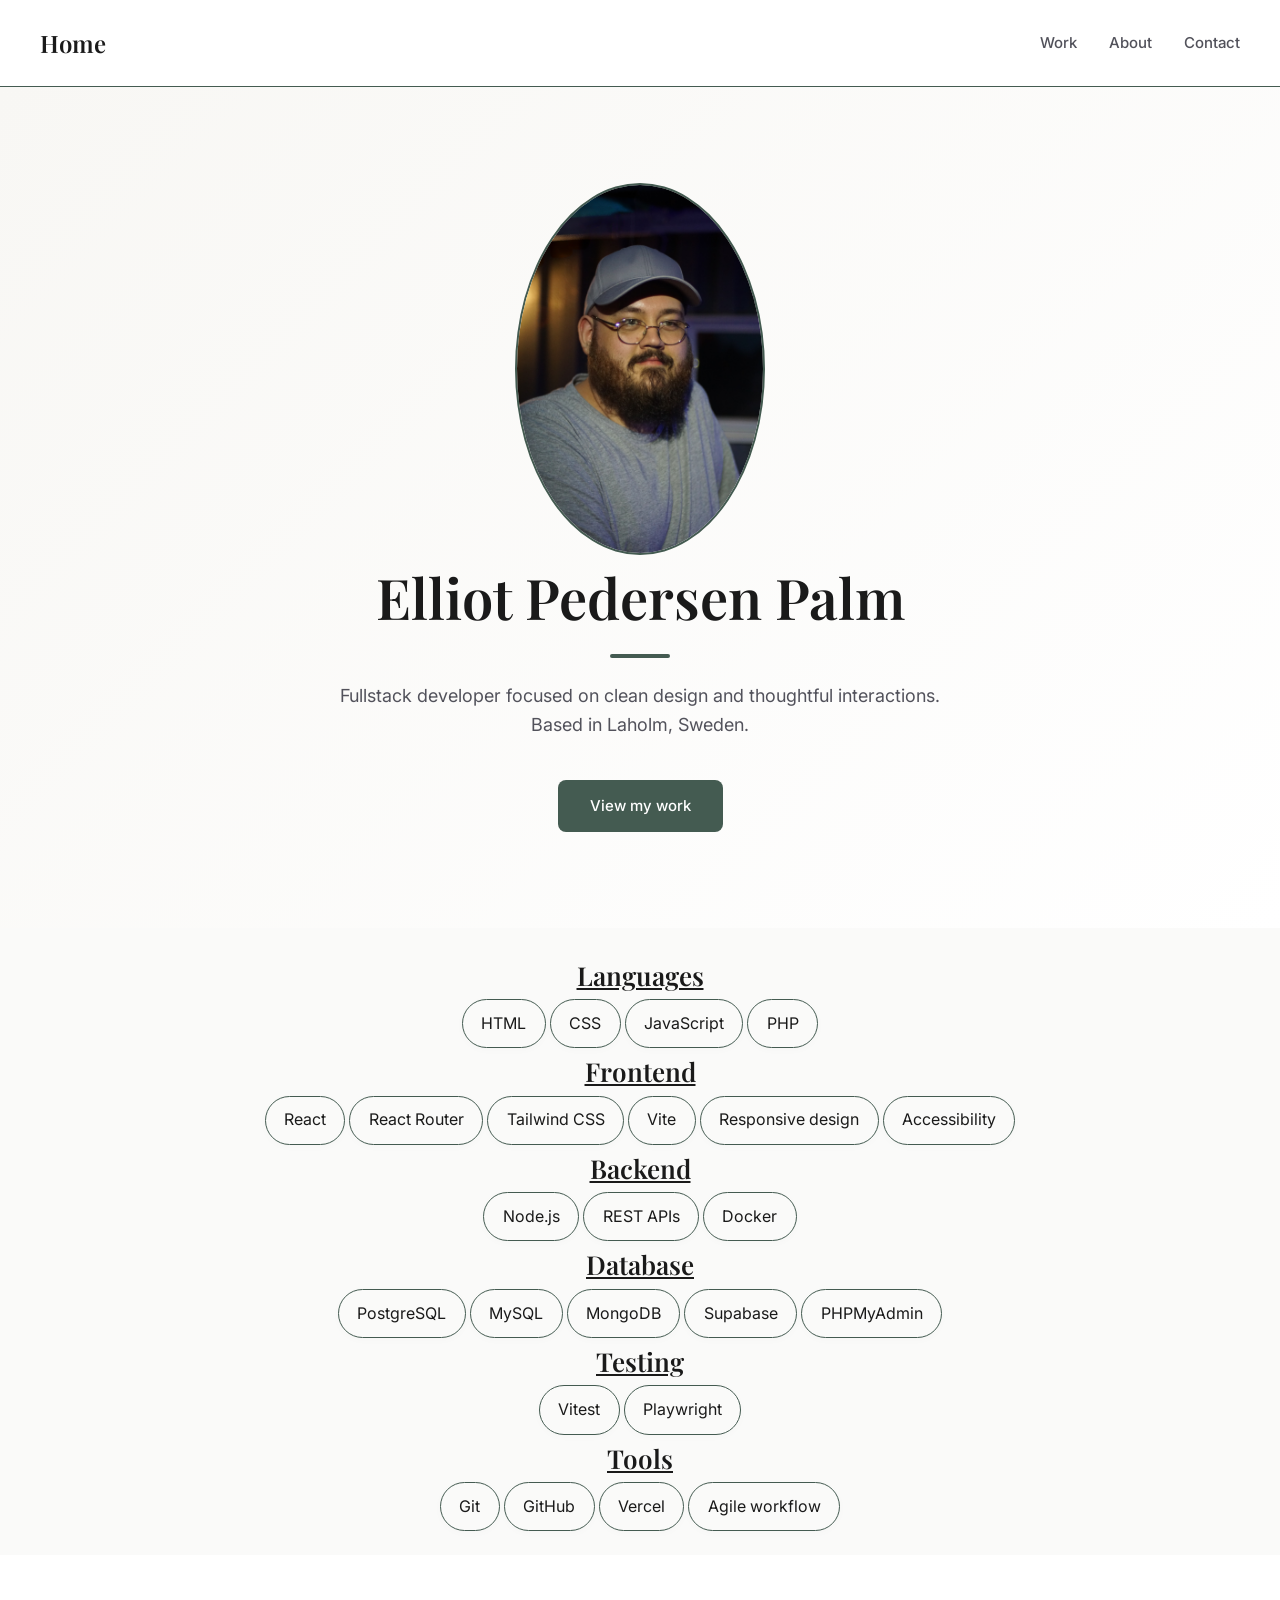
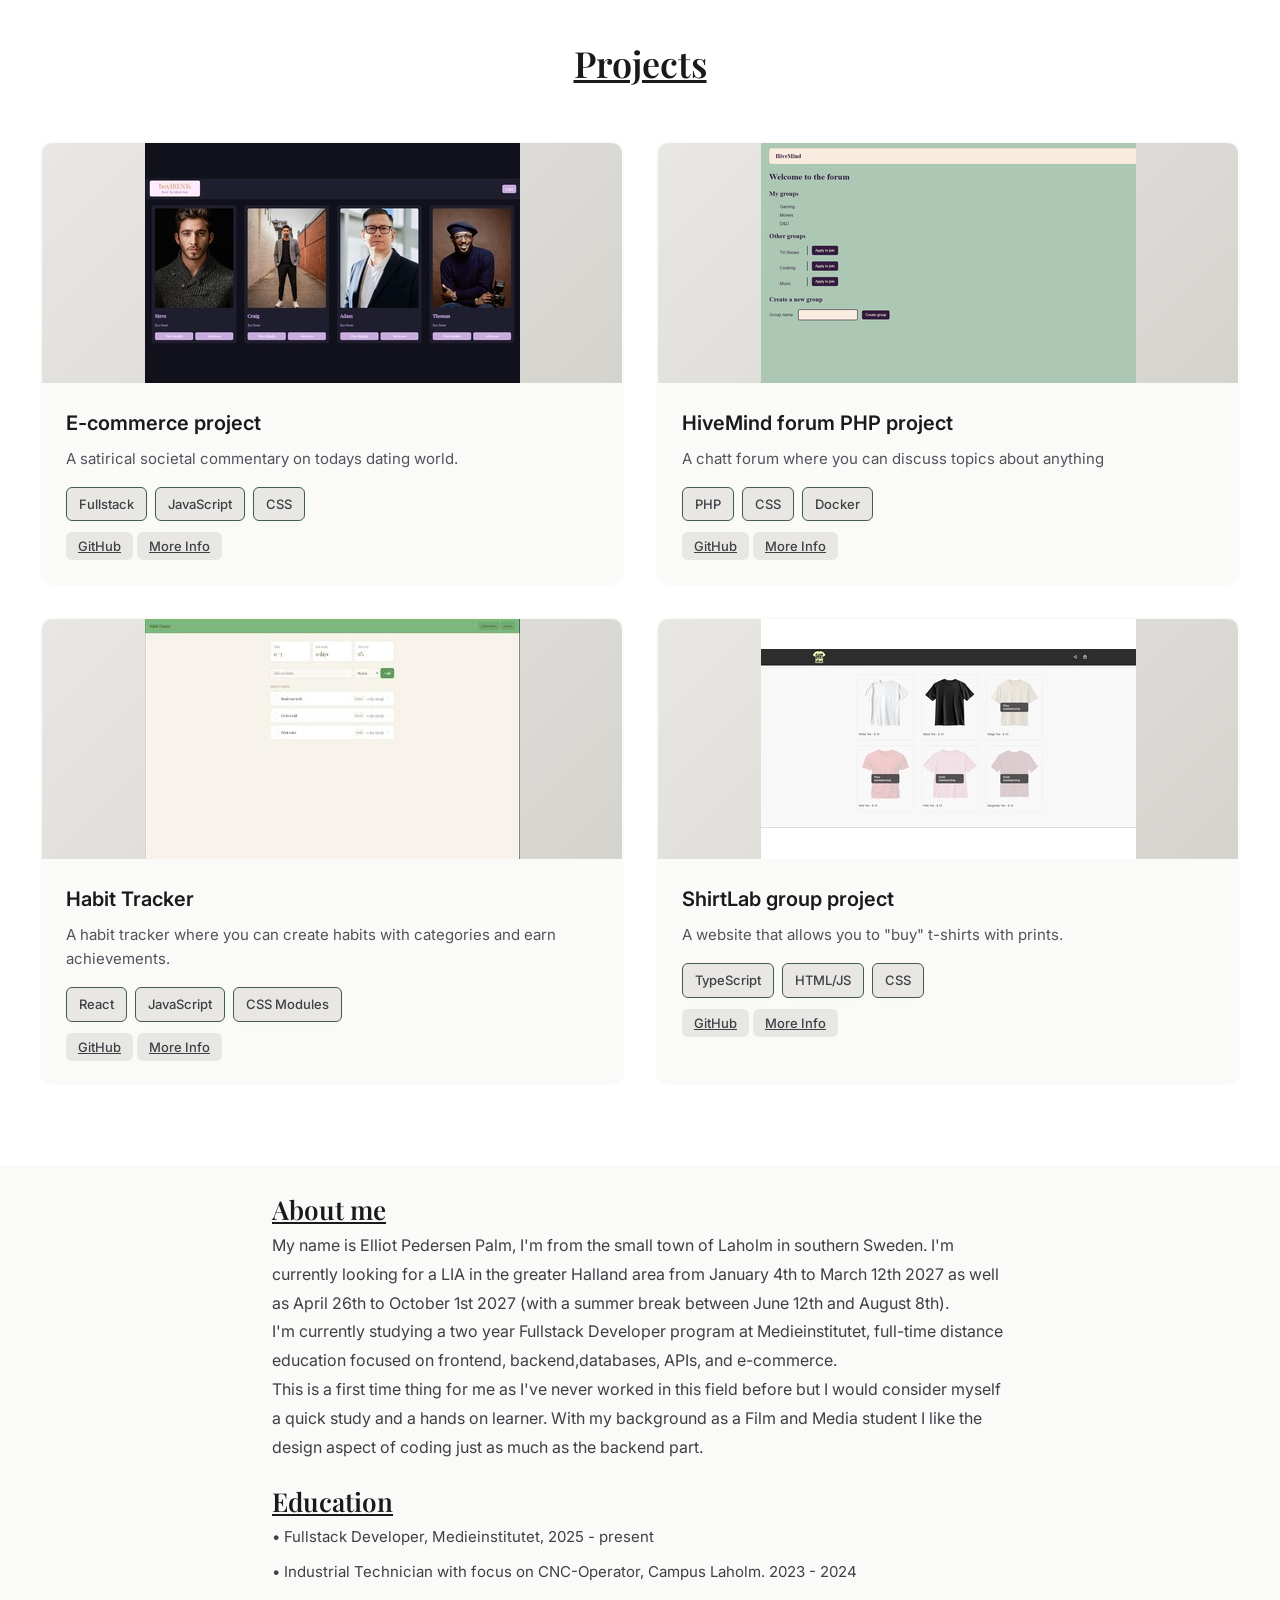
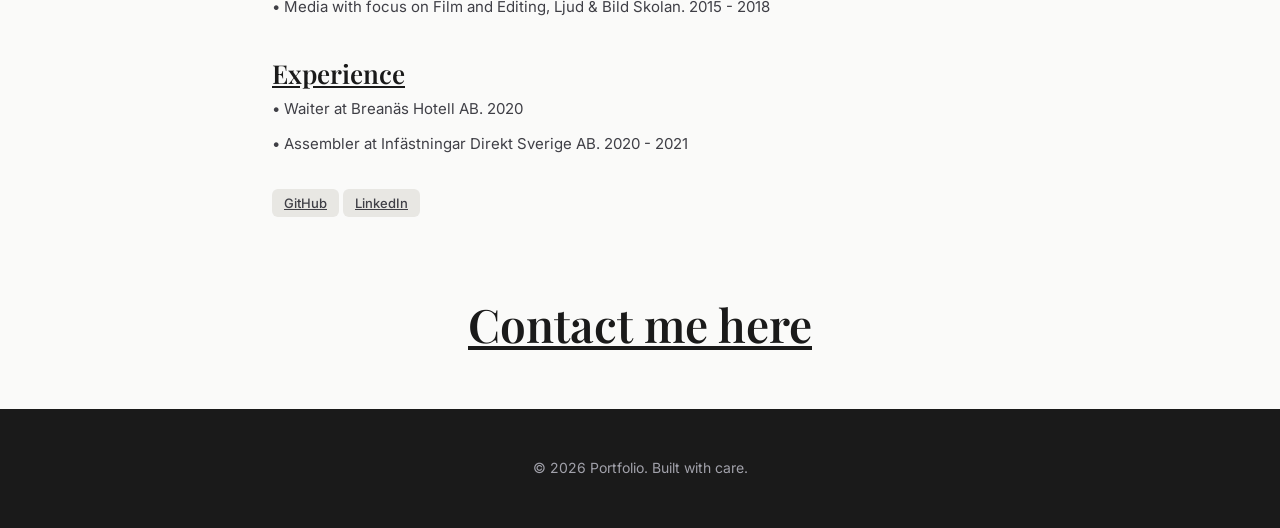
==== index.html @ c363ba75 "fixed for vercel hopefully" ====
<!DOCTYPE html>
<html lang="en">

<head>
    <meta charset="UTF-8">
    <meta name="viewport" content="width=device-width, initial-scale=1.0">
    <link rel="preconnect" href="https://fonts.googleapis.com">
    <link rel="preconnect" href="https://fonts.gstatic.com" crossorigin>
    <link
        href="https://fonts.googleapis.com/css2?family=Inter:wght@400;500;600&family=Playfair+Display:wght@500;600&display=swap"
        rel="stylesheet">
    <link rel="stylesheet" href="css/style.css">
    <title>Elliot P. Palm</title>
</head>

<body>
    <header>
        <nav class="container">
            <div class="logo">Home</div>
            <ul class="nav-links">
                <li><a href="#work">Work</a></li>
                <li><a href="#about">About</a></li>
                <li><a href="#contact">Contact</a></li>
            </ul>
        </nav>
    </header>

    <section class="hero">
        <div class="container">
            <img id="profile-pic" src="img/profile-pic.jpg">
            <h1>Elliot Pedersen Palm</h1>
            <p>Fullstack developer focused on clean design and thoughtful interactions. Based in Laholm, Sweden.</p>
            <a href="#work" class="view-my-work-button">View my work</a>
        </div>
    </section>

    <section class="tech-section">
        <div class="container">
            <div class="tech-container">
                <div id="language-id">
                    <h2>Languages</h2>
                    <span>HTML</span>
                    <span>CSS</span>
                    <span>JavaScript</span>
                    <span class="basic">PHP</span>
                </div>
                <div id="frontend-id">
                    <h2>Frontend</h2>
                    <span>React</span>
                    <span>React Router</span>
                    <span>Tailwind CSS</span>
                    <span>Vite</span>
                    <span>Responsive design</span>
                    <span>Accessibility</span>
                </div>
                <div id="backend-id">
                    <h2>Backend</h2>
                    <span>Node.js</span>
                    <span>REST APIs</span>
                    <span>Docker</span>
                </div>
                <div id="database-id">
                    <h2>Database</h2>
                    <span>PostgreSQL</span>
                    <span>MySQL</span>
                    <span>MongoDB</span>
                    <span>Supabase</span>
                    <span>PHPMyAdmin</span>
                </div>
                <div id="testing-id">
                    <h2>Testing</h2>
                    <span>Vitest</span>
                    <span>Playwright</span>
                </div>
                <div id="tools-id">
                    <h2>Tools</h2>
                    <span>Git</span>
                    <span>GitHub</span>
                    <span>Vercel</span>
                    <span>Agile workflow</span>
                </div>
            </div>
        </div>
    </section>

    <section class="work-section" id="work">
        <div class="container">
            <h2 class="section-title">Projects</h2>
            <div class="projects-grid">


                <div id="project-card-4">
                    <div class="project-image">
                        <img src="img/boyfRENTs.jpg" alt="boyfRENTs-project">
                    </div>
                    <div class="project-content">
                        <h3>E-commerce project</h3>
                        <p>A satirical societal commentary on todays dating world.</p>
                        <div class="project-tags">
                            <span class="tag">Fullstack</span>
                            <span class="tag">JavaScript</span>
                            <span class="tag">CSS</span>
                        </div>
                        <div class="project-links">
                            <a class="social-link" href="https://github.com/ElliotPa1m/ehandel-systemutveckling-Elliot.git"
                                target="_blank">GitHub</a>
                            <a id="more-info-link" href="boyfRENTs.html">More Info</a>
                        </div>
                    </div>
                </div>

                <div id="project-card-5">
                    <div class="project-image">
                        <img src="img/HiveMind-project.jpg" alt="php-forum-project">
                    </div>
                    <div class="project-content">
                        <h3>HiveMind forum PHP project</h3>
                        <p>A chatt forum where you can discuss topics about anything</p>
                        <div class="project-tags">
                            <span class="tag">PHP</span>
                            <span class="tag">CSS</span>
                            <span class="tag">Docker</span>
                        </div>
                        <div class="project-links">
                            <a class="social-link" href="https://github.com/ElliotPa1m/Kunskapskontroll-2-PHP-forum.git"
                                target="_blank">GitHub</a>
                            <a id="more-info-link" href="HiveMind.html">More Info</a>
                        </div>
                    </div>
                </div>

                <div id="project-card-3">
                    <div class="project-image">
                        <img src="img/HabitTracker-project.jpg" alt="HabitTracker-project">
                    </div>
                    <div class="project-content">
                        <h3>Habit Tracker</h3>
                        <p>A habit tracker where you can create habits with categories and earn achievements.</p>
                        <div class="project-tags">
                            <span class="tag">React</span>
                            <span class="tag">JavaScript</span>
                            <span class="tag">CSS Modules</span>
                        </div>
                        <div class="project-links">
                            <a class="social-link" href="https://github.com/ElliotPa1m/habit-tracker.git"
                                target="_blank">GitHub</a>
                            <a id="more-info-link" href="habit-tracker.html">More Info</a>
                        </div>
                    </div>
                </div>

                <div id="project-card-6">
                    <div class="project-image">
                        <img src="img/ShirtLab.jpg" alt="shirtlab-project">
                    </div>
                    <div class="project-content">
                        <h3>ShirtLab group project</h3>
                        <p>A website that allows you to "buy" t-shirts with prints.</p>
                        <div class="project-tags">
                            <span class="tag">TypeScript</span>
                            <span class="tag">HTML/JS</span>
                            <span class="tag">CSS</span>
                        </div>
                        <div class="project-links">
                            <a class="social-link" href="https://github.com/ElliotPa1m/Grupp-11-Systemutveckling.git"
                                target="_blank">GitHub</a>
                            <a id="more-info-link" href="ShirtLab.html">More Info</a>
                        </div>
                    </div>
                </div>
<!-- 
                <div id="project-card-1">
                    <div class="project-image">
                        <img src="img/film-project.jpg" alt="film-project">
                    </div>
                    <div class="project-content">
                        <h3>Favorite film API project</h3>
                        <p>Find, favorite, and rate films from the OMDB API database.</p>
                        <div class="project-tags">
                            <span class="tag">React</span>
                            <span class="tag">JavaScript</span>
                            <span class="tag">REST API</span>
                        </div>
                        <div class="project-links">
                            <a class="social-link" href="https://github.com/ElliotPa1m/film-project.git"
                                target="_blank">GitHub</a>
                            <a id="more-info-link" href="film-project.html">More Info</a>
                        </div>
                    </div>
                </div>

                <div id="project-card-2">
                    <div class="project-image">
                        <img src="img/RecipeBook-project.jpg" alt="recipebook-project">
                    </div>
                    <div class="project-content">
                        <h3>RecipeBook group project</h3>
                        <p>A website that allows you to find, favorite and create recipes from TheMealDB API.</p>
                        <div class="project-tags">
                            <span class="tag">React</span>
                            <span class="tag">REST API</span>
                            <span class="tag">Tailwind CSS</span>
                        </div>
                        <div class="project-links">
                            <a class="social-link" href="https://github.com/ElliotPa1m/frontendramverk-grupp-1.git"
                                target="_blank">GitHub</a>
                            <a id="more-info-link" href="recipe-group-project.html">More Info</a>
                        </div>
                    </div>
                </div> -->
            </div>
        </div>
    </section>

    <section class="about-section" id="about">
        <div>
            <h2>About me</h2>
            <p>My name is Elliot Pedersen Palm, I'm from the small town of Laholm in southern Sweden. I'm currently looking for a LIA in the greater Halland area from January 4th to March 12th 2027 as well as April 26th to October 1st 2027
                (with a summer break between June 12th and August 8th). <br>
                I'm currently studying a two year Fullstack Developer program at Medieinstitutet, full-time distance education focused on frontend, backend,databases, APIs, and e-commerce. <br>
                This is a first time thing for me as I've never worked in this field before but I would consider myself a quick study and a hands on learner.
                With my background as a Film and Media student I like the design aspect of coding just as much as the backend part.
            </p>
            <h2>Education</h2>
            <ul>
                <li>• Fullstack Developer, Medieinstitutet, 2025 - present</li>
                <li>• Industrial Technician with focus on CNC-Operator, Campus Laholm. 2023 - 2024</li>
                <li>• Media with focus on Film and Editing, Ljud & Bild Skolan. 2015 - 2018</li>
            </ul>
            <h2>Experience</h2>
            <ul>
                <li>• Waiter at Breanäs Hotell AB. 2020</li>
                <li>• Assembler at Infästningar Direkt Sverige AB.  2020 - 2021</li>
            </ul>
            <a class="social-link" href="https://github.com/ElliotPa1m/" target="_blank">GitHub</a>
            <a class="social-link" href="https://www.linkedin.com/in/elliot-pedersen-palm-860389367/" target="_blank">LinkedIn</a>
        </div>
    </section>


    <section class="contact-section" id="contact">
        <div>
            <h1><a href="mailto:elliot.palm@hotmail.com">Contact me here</a></h1>
        </div>
    </section>

    <!-- <div class="color-name">Primary black</div>
                    <div class="color-code">#1A1A1A</div> -->

    <!-- <div class="color-name">Accent sage</div>
                    <div class="color-code">#445B51</div> -->

    <!-- <div class="color-name">Background</div>
                    <div class="color-code">#FAFAF9</div> -->

    <!-- <div class="color-name">Border</div>
                    <div class="color-code">#E8E7E3</div> -->

    <!-- <div class="color-name">Text muted</div>
                    <div class="color-code">#52525B</div> -->

    <!-- <div class="color-name">Text secondary</div>
                    <div class="color-code">#71717A</div> -->


    <footer>
        <div class="container">
            <p>© 2026 Portfolio. Built with care.</p>
        </div>
    </footer>
</body>

</html>
---- css/style.css ----
* { margin: 0; padding: 0; box-sizing: border-box; }

body {
  font-family: 'Inter', sans-serif;
  background: #FAFAF9;
  color: #1A1A1A;
  line-height: 1.6;
}

.container {
  max-width: 1200px;
  margin: 0 auto;
}

header {
  background: #FFFFFF;
  border-bottom: 1px solid #445B51;
  padding: 1.5rem 2rem;
}

nav {
  display: flex;
  justify-content: space-between;
  align-items: center;
}

span {
  border: #445B51 1px solid;
  border-radius: 999px;
  justify-content: center;
  align-items: center;
  gap: .55em;
  padding: .68rem 1.15rem;
  display: inline-flex;
  box-shadow: 0 2px 8px #0f172a05
}

.logo {
  font-family: 'Playfair Display', serif;
  font-size: 24px;
  font-weight: 600;
  color: #1A1A1A;
}

.nav-links {
  display: flex;
  gap: 2rem;
  list-style: none;
}

.nav-links a {
  color: #52525B;
  text-decoration: none;
  font-size: 15px;
  font-weight: 500;
  transition: color 0.2s;
}

.nav-links a:hover {
  color: #445B51;
}

.hero {
  padding: 6rem 2rem;
  text-align: center;
  background: linear-gradient(135deg, #F8F7F4 0%, #FFFFFF 100%);
}

.hero h1 {
  font-family: 'Playfair Display', serif;
  font-size: 56px;
  font-weight: 600;
  color: #1A1A1A;
  margin-bottom: 1.5rem;
  line-height: 1.2;
}

.hero h1::after {
  content: '';
  display: block;
  width: 60px;
  height: 4px;
  background: #445B51;
  margin: 1.5rem auto 0;
  border-radius: 2px;
}

.hero p {
  font-size: 18px;
  color: #52525B;
  max-width: 600px;
  margin: 0 auto 2.5rem;
}

.view-my-work-button {
  display: inline-block;
  background: #445B51;
  color: #FFFFFF;
  padding: 0.875rem 2rem;
  border-radius: 8px;
  text-decoration: none;
  font-weight: 500;
  font-size: 15px;
  transition: transform 0.2s, background 0.2s;
}

.view-my-work-button:hover {
  background: #556C62;
  transform: translateY(-2px);
}

.work-section {
  padding: 5rem 2rem;
  background: #FFFFFF;
}

.section-title {
  font-family: 'Playfair Display', serif;
  font-size: 36px;
  font-weight: 600;
  text-align: center;
  margin-bottom: 3rem;
  color: #1A1A1A;
  text-decoration: underline;
}

.projects-grid {
  display: grid;
  grid-template-columns: repeat(2, minmax(340px, 1fr));
  gap: 2rem;
  max-width: 1200px;
  margin: 0 auto;
}

#project-card-1 {
  background: #FAFAF9;
  border-radius: 12px;
  overflow: hidden;
  transition: transform 0.3s;
  border: 2px solid transparent;
}

#project-card-1:hover {
  transform: translateY(-8px);
  border-color: #445B51;
}

#project-card-2 {
  background: #FAFAF9;
  border-radius: 12px;
  overflow: hidden;
  transition: transform 0.3s;
  border: 2px solid transparent;
}

#project-card-2:hover {
  transform: translateY(-8px);
  border-color: #445B51;
}

#project-card-3 {
  background: #FAFAF9;
  border-radius: 12px;
  overflow: hidden;
  transition: transform 0.3s;
  border: 2px solid transparent;
}

#project-card-3:hover {
  transform: translateY(-8px);
  border-color: #445B51;
}

#project-card-6 {
  background: #FAFAF9;
  border-radius: 12px;
  overflow: hidden;
  transition: transform 0.3s;
  border: 2px solid transparent;
}

#project-card-6:hover {
  transform: translateY(-8px);
  border-color: #445B51;
}

#project-card-5 {
  background: #FAFAF9;
  border-radius: 12px;
  overflow: hidden;
  transition: transform 0.3s;
  border: 2px solid transparent;
}

#project-card-5:hover {
  transform: translateY(-8px);
  border-color: #445B51;
}

.project-image {
  width: 100%;
  height: 240px;
  background: linear-gradient(135deg, #E8E7E3 0%, #D4D3CE 100%);
  display: flex;
  align-items: center;
  justify-content: center;
  font-size: 14px;
  color: #71717A;
}

.project-content {
  padding: 1.5rem;
}

.project-content h3 {
  font-size: 20px;
  font-weight: 600;
  margin-bottom: 0.5rem;
  color: #1A1A1A;
}

.project-content p {
  font-size: 15px;
  color: #52525B;
  margin-bottom: 1rem;
}

.project-tags {
  display: flex;
  gap: 0.5rem;
  flex-wrap: wrap;
}

.tag {
  background: #E8E7E3;
  color: #3F3F46;
  padding: 0.375rem 0.75rem;
  border-radius: 6px;
  font-size: 13px;
  font-weight: 500;
  transition: background 0.2s, color 0.2s;
}

.tag:hover {
  background: #445B51;
  color: #FFFFFF;
}

footer {
  background: #1A1A1A;
  color: #FAFAF9;
  padding: 3rem 2rem;
  text-align: center;
}

footer p {
  font-size: 14px;
  color: #A1A1AA;
}

.color-palette {
  background: #FFFFFF;
  padding: 3rem 2rem;
  border-top: 1px solid #E8E7E3;
}

.palette-grid {
  display: grid;
  grid-template-columns: repeat(auto-fit, minmax(200px, 1fr));
  gap: 1.5rem;
  max-width: 1200px;
  margin: 2rem auto 0;
}

.color-swatch {
  text-align: center;
}

.swatch {
  width: 100%;
  height: 80px;
  border-radius: 8px;
  margin-bottom: 0.75rem;
  transition: transform 0.2s;
}

.swatch:hover {
  transform: scale(1.05);
}

.color-name {
  font-size: 14px;
  font-weight: 600;
  color: #1A1A1A;
  margin-bottom: 0.25rem;
}

.color-code {
  font-family: 'Courier New', monospace;
  font-size: 13px;
  color: #71717A;
}

.accent {
  position: relative;
}

.accent::before {
  content: '✦';
  position: absolute;
  left: -20px;
  color: #445B51;
  font-size: 12px;
}

.social-link {
  border-radius: 12px;
  background: #E8E7E3;
  color: #3F3F46;
  padding: 0.375rem 0.75rem;
  border-radius: 6px;
  font-size: 13px;
  font-weight: 500;
  transition: background 0.2s, color 0.2s;
  margin-top: 0.5rem;
}

.social-link:hover {
  background: #445B51;
  color: #FFFFFF;
}

#more-info-link {
  border-radius: 12px;
  background: #E8E7E3;
  color: #3F3F46;
  padding: 0.375rem 0.75rem;
  border-radius: 6px;
  font-size: 13px;
  font-weight: 500;
  transition: background 0.2s, color 0.2s;
  margin-top: 0.5rem;
}

#more-info-link:hover {
  background: #445B51;
  color: #FFFFFF;
}

.project-links {
  margin-top: 0.75rem;
}

.tech-section {
  display: flex;
  justify-content: space-between;
  align-items: center;
  text-align: center;
  padding: 1.5rem 2rem;
}

.tech-section h2 {
  font-family: 'Playfair Display', serif;
  font-size: 26px;
  font-weight: 600;
  color: #1A1A1A;
  margin-top: 0.5rem;
  margin-bottom: 0.5rem;
  line-height: 1.2;
  text-decoration: underline;
}

.about-section {
  display: block;
  text-align: left;
  padding: 1.5rem 2rem;
  max-width: 800px;
  margin: 0 auto;
}

.about-section h2 {
  font-family: 'Playfair Display', serif;
  font-size: 26px;
  font-weight: 600;
  text-decoration: underline;
}

.about-section p {
  font-size: 16px;
  color: #3F3F46;
  line-height: 1.8;
  margin-bottom: 1.25rem;
}

.about-section ul {
  list-style: none;
  padding: 0;
  margin-bottom: 2rem;
}

.about-section li {
  font-size: 15px;
  color: #3F3F46;
  line-height: 1.9;
  margin-bottom: 0.4rem;
}

.contact-section {
  display: flex;
  flex-direction: column;
  justify-content: center;
  align-items: center;
  text-align: center;
  padding: 3rem 2rem;
}

.contact-section h1 {
  font-family: 'Playfair Display', serif;
  font-size: 46px;
  font-weight: 600;
  text-decoration: underline;
}

.contact-section h3 {
  font-weight: 600;
  font-size: 36px;
}

#project-card-4 {
  background: #FAFAF9;
  border-radius: 12px;
  overflow: hidden;
  transition: transform 0.3s;
  border: 2px solid transparent;
}

#project-card-4:hover {
  transform: translateY(-8px);
  border-color: #445B51;
}

.contact-section a {
  color: inherit;
  text-decoration: none;
}

#profile-pic {
  width: 250px;
  border-radius: 50%;
  border: 2px solid #445B51;
}
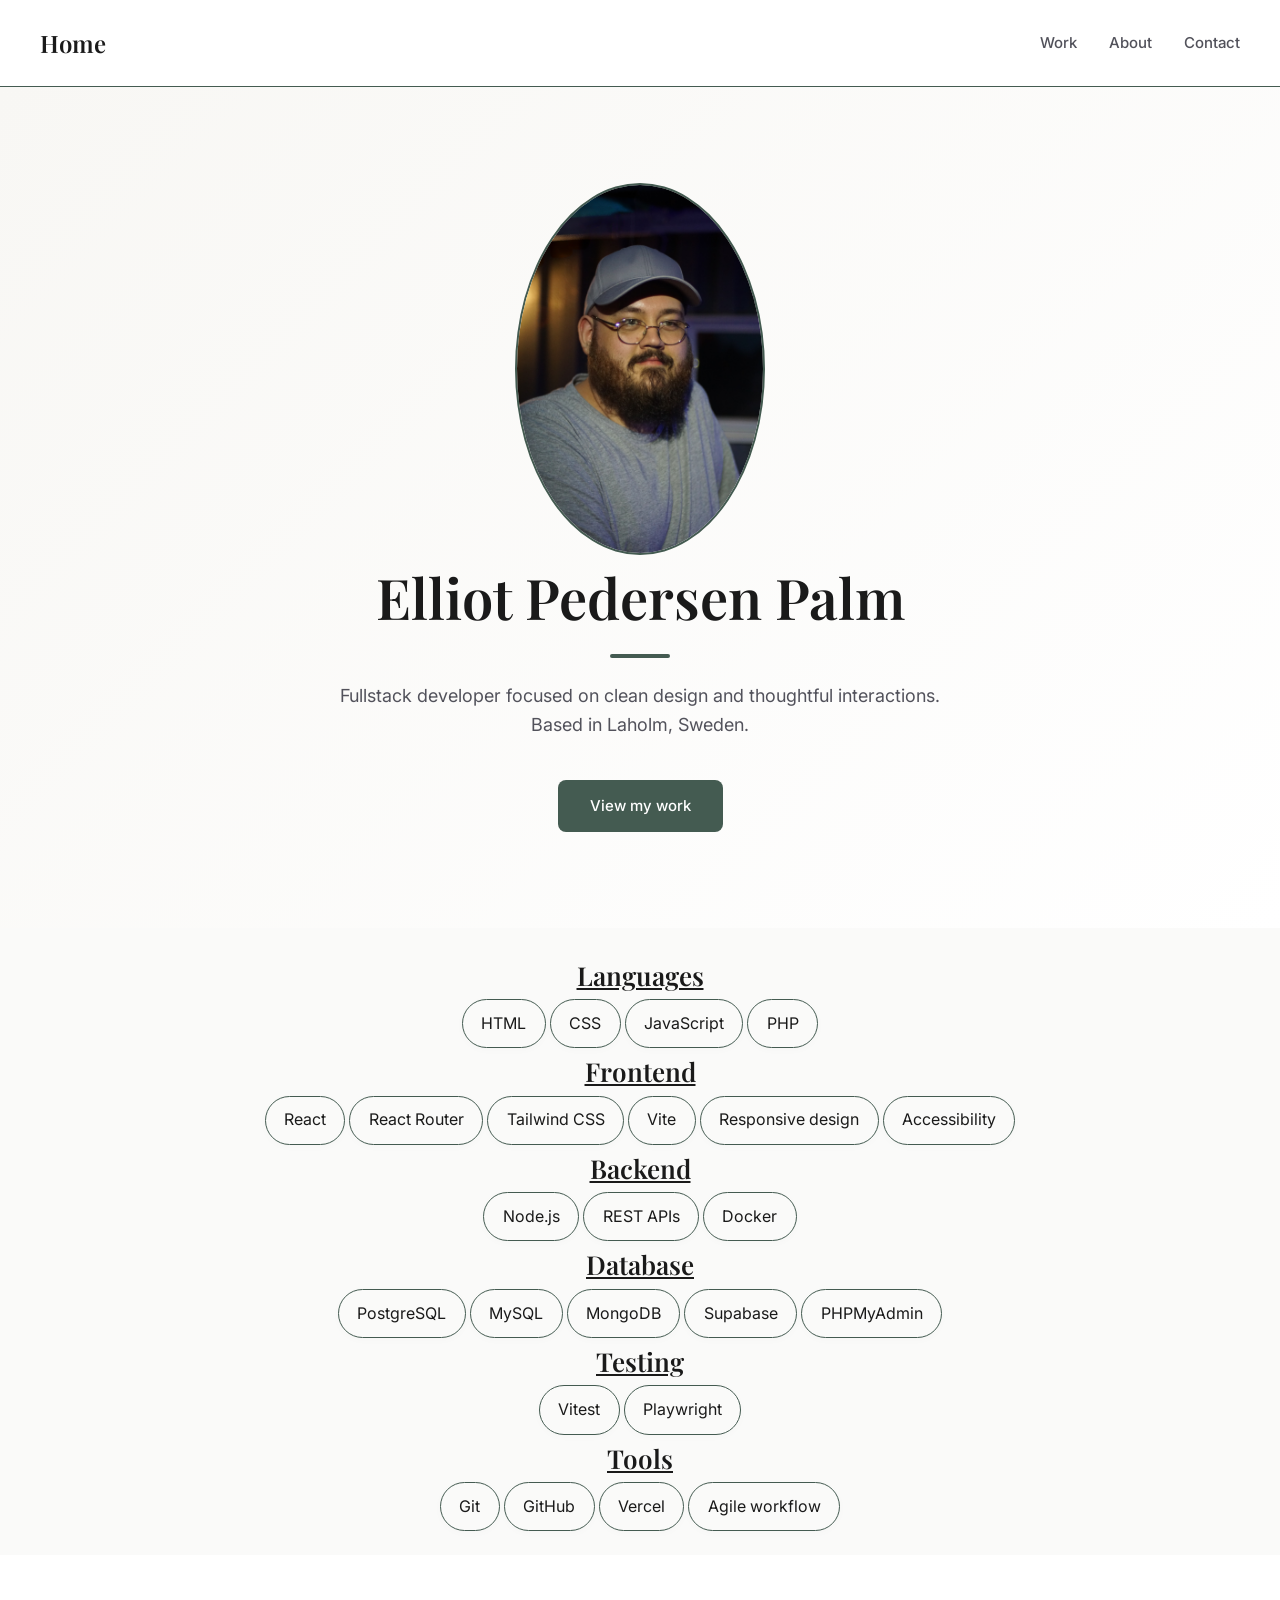
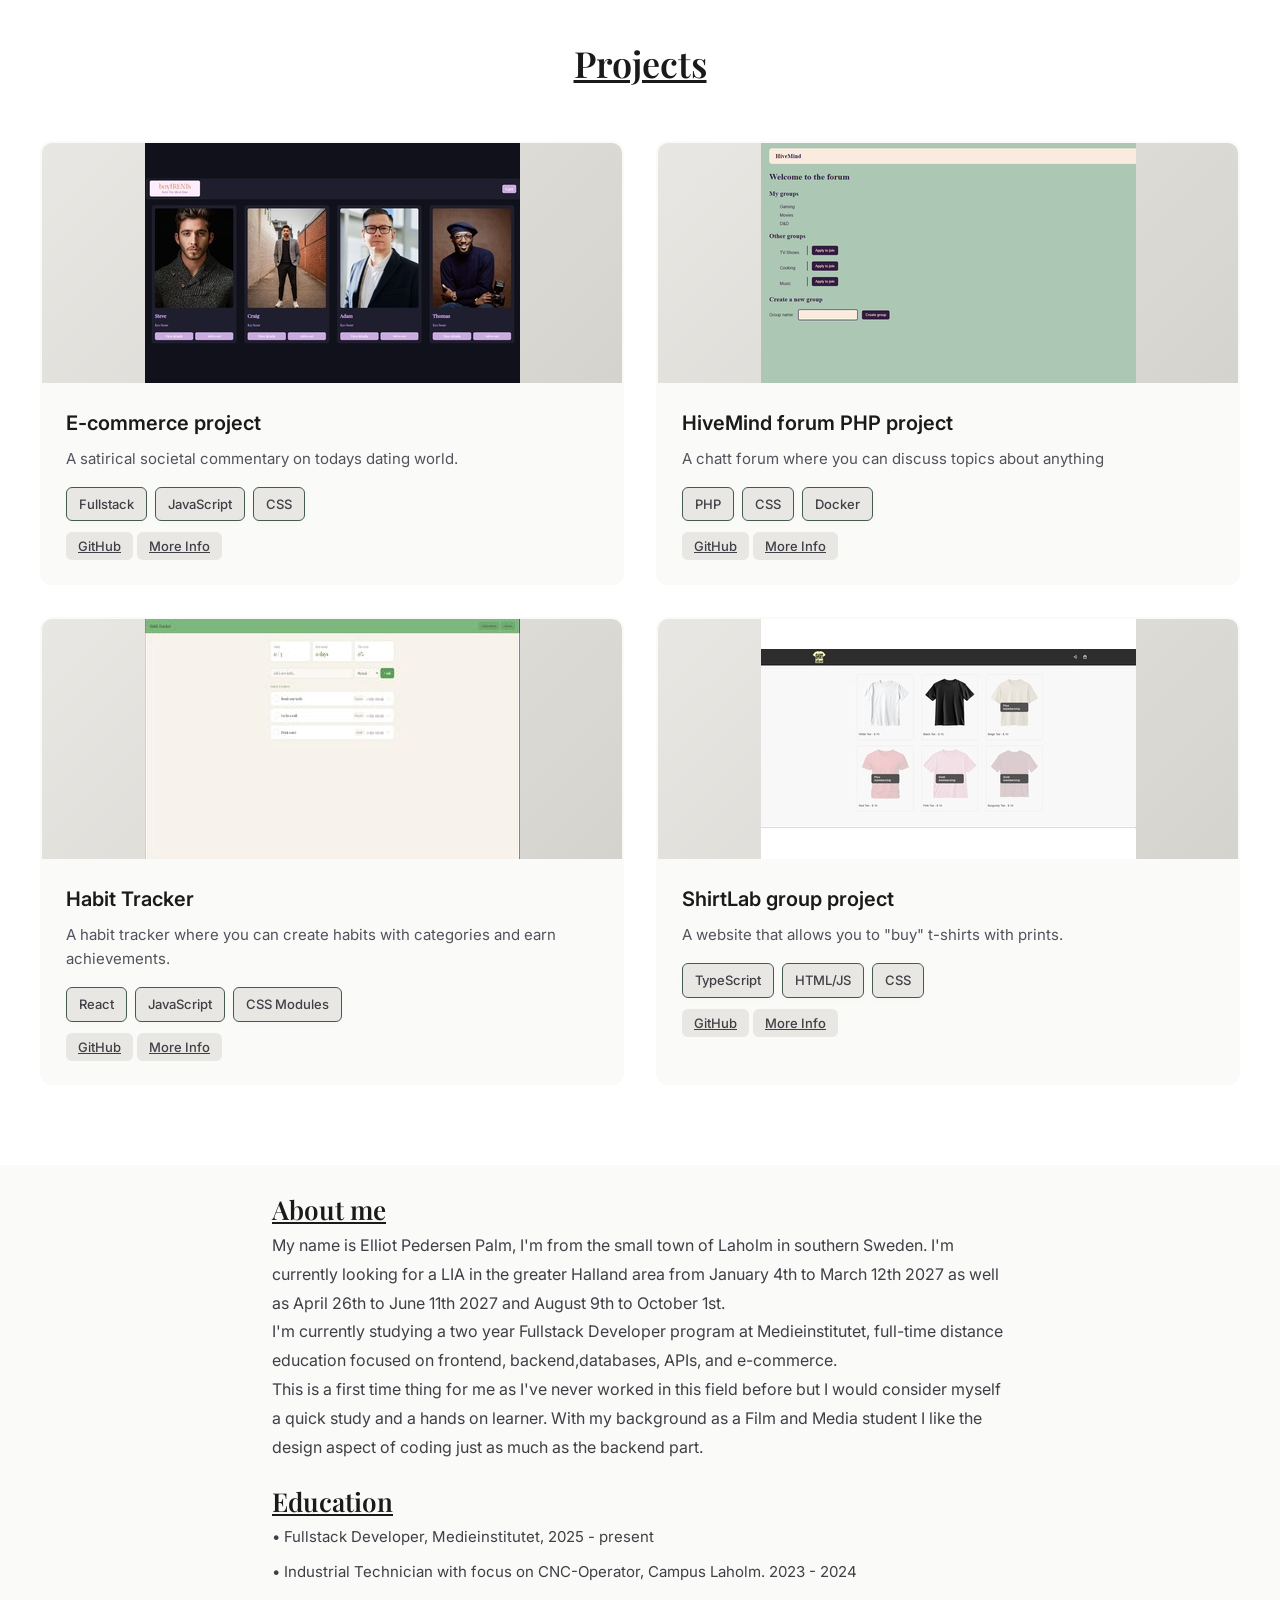
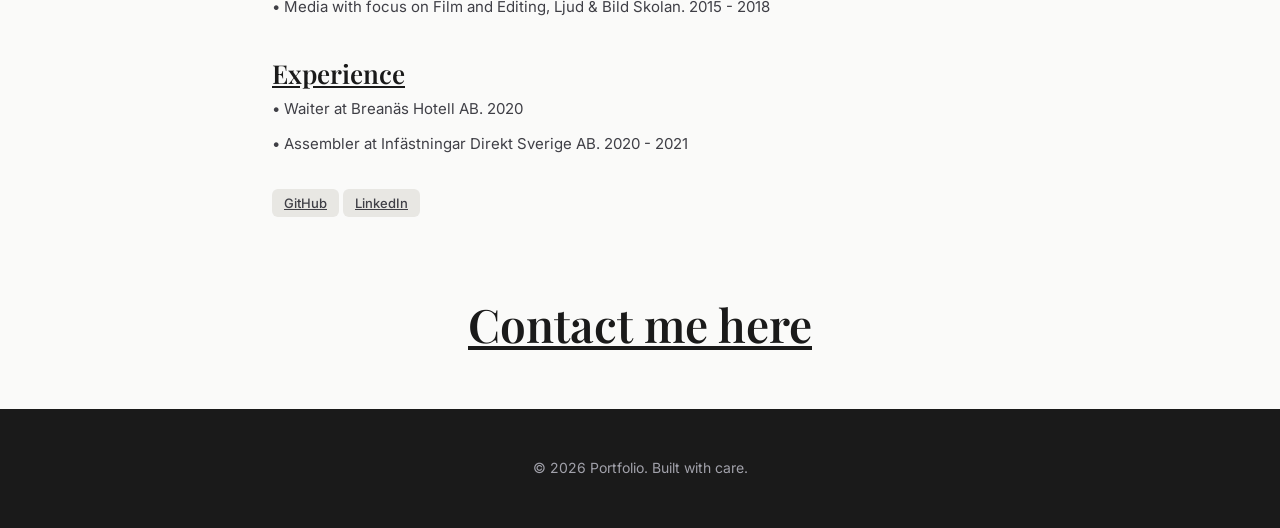
==== commit 9b3274e1: "fixed the dates for the LIA" ====
--- a/index.html
+++ b/index.html
@@ -215,8 +215,7 @@
     <section class="about-section" id="about">
         <div>
             <h2>About me</h2>
-            <p>My name is Elliot Pedersen Palm, I'm from the small town of Laholm in southern Sweden. I'm currently looking for a LIA in the greater Halland area from January 4th to March 12th 2027 as well as April 26th to October 1st 2027
-                (with a summer break between June 12th and August 8th). <br>
+            <p>My name is Elliot Pedersen Palm, I'm from the small town of Laholm in southern Sweden. I'm currently looking for a LIA in the greater Halland area from January 4th to March 12th 2027 as well as April 26th to June 11th 2027 and August 9th to October 1st. <br>
                 I'm currently studying a two year Fullstack Developer program at Medieinstitutet, full-time distance education focused on frontend, backend,databases, APIs, and e-commerce. <br>
                 This is a first time thing for me as I've never worked in this field before but I would consider myself a quick study and a hands on learner.
                 With my background as a Film and Media student I like the design aspect of coding just as much as the backend part.
--- a/css/style.css
+++ b/css/style.css
@@ -5,6 +5,7 @@
   background: #FAFAF9;
   color: #1A1A1A;
   line-height: 1.6;
+  overflow-x: hidden;
 }
 
 .container {
@@ -448,4 +449,13 @@
   width: 250px;
   border-radius: 50%;
   border: 2px solid #445B51;
+}
+
+#boyfRENTs-more {
+  background-color: #FFFFFF;
+  border-bottom: 1px solid #445B51;
+  padding-bottom: 15px;
+  margin-left: -15px;
+  padding-left: 15px;
+  width: calc(100% + 50px);
 }
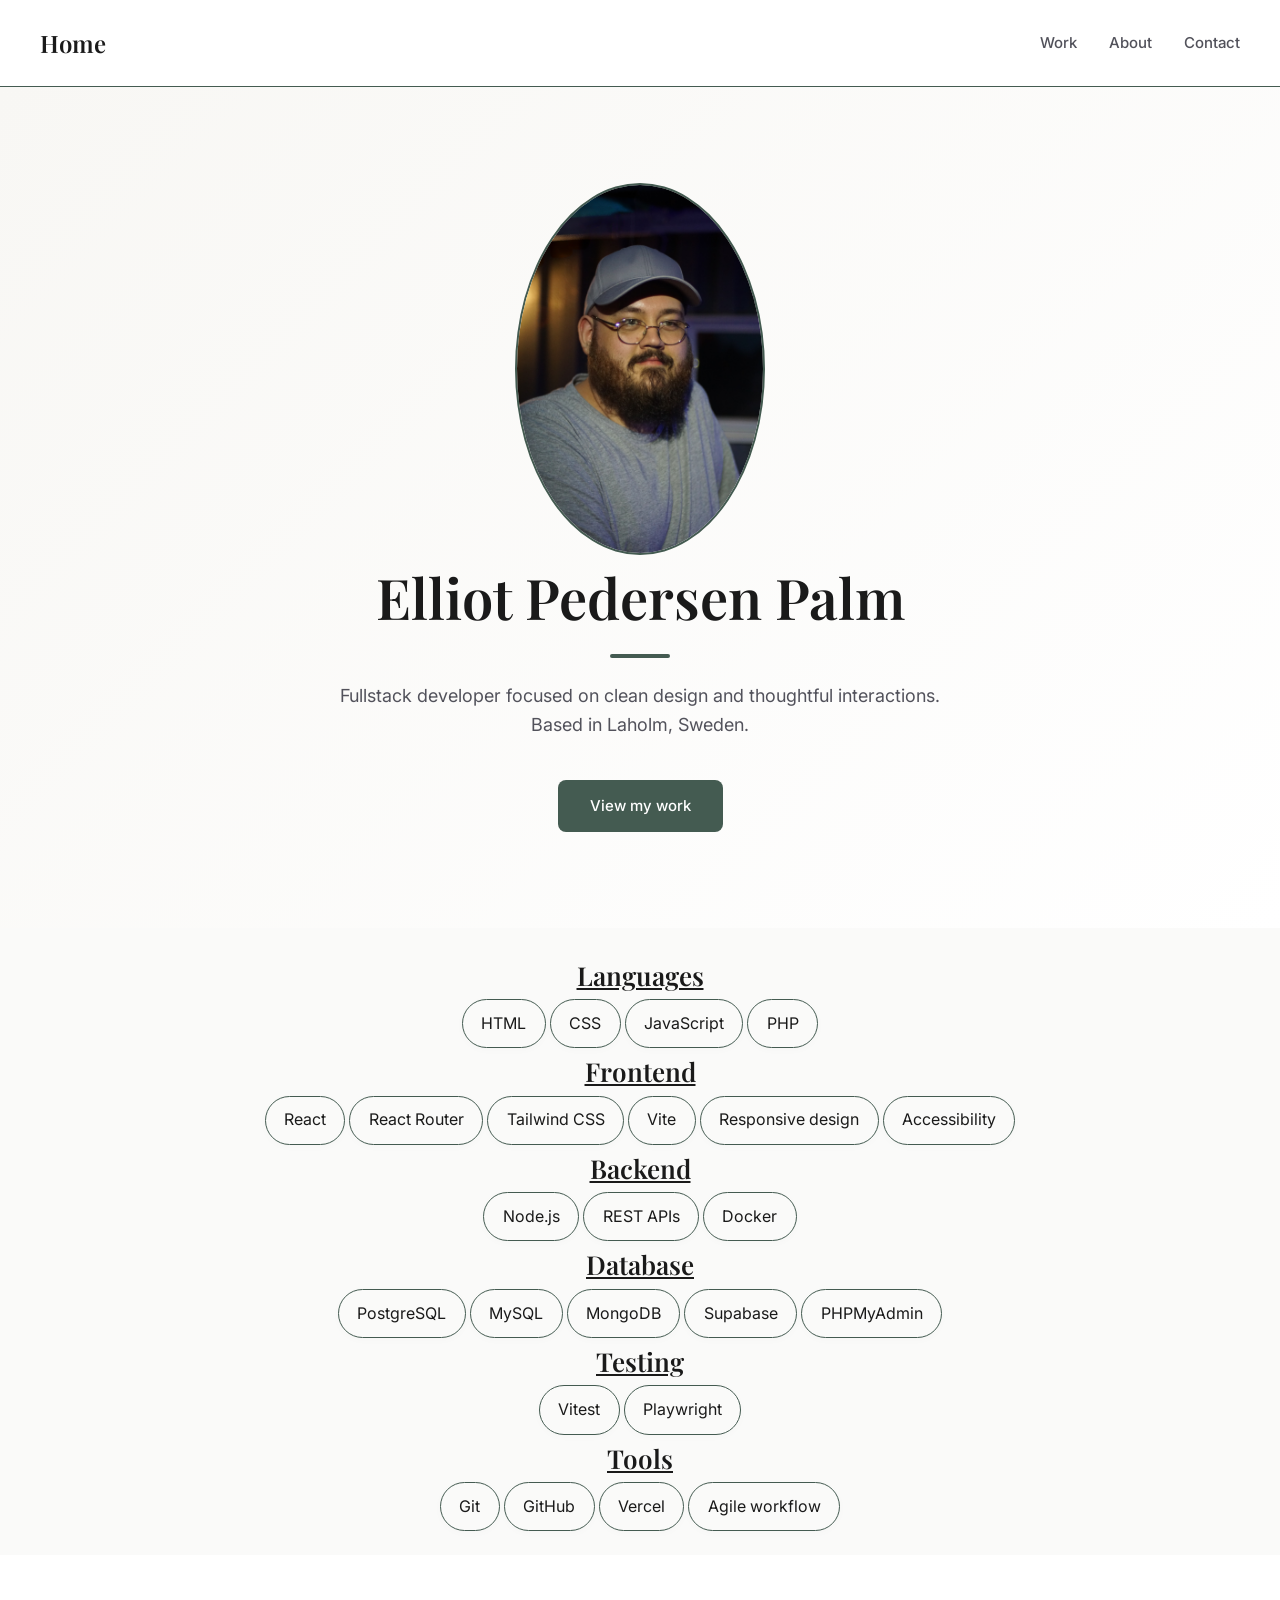
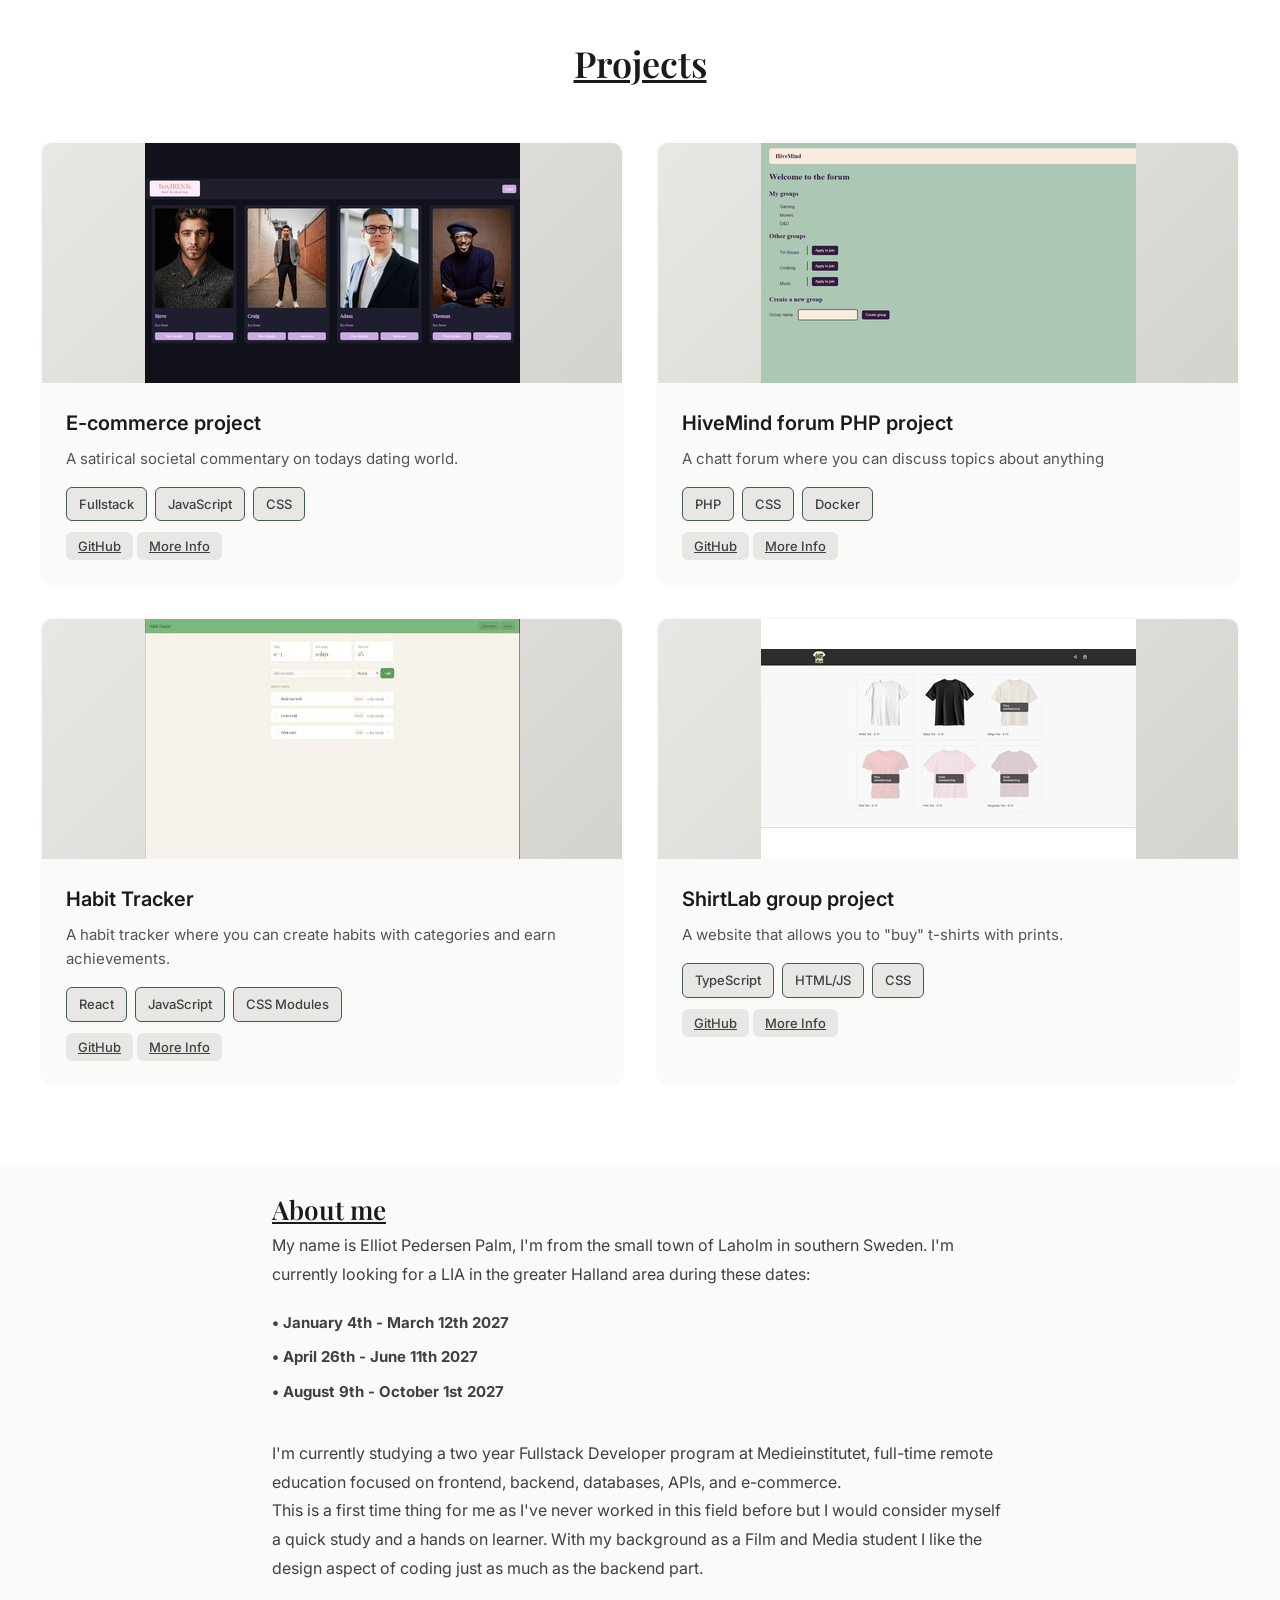
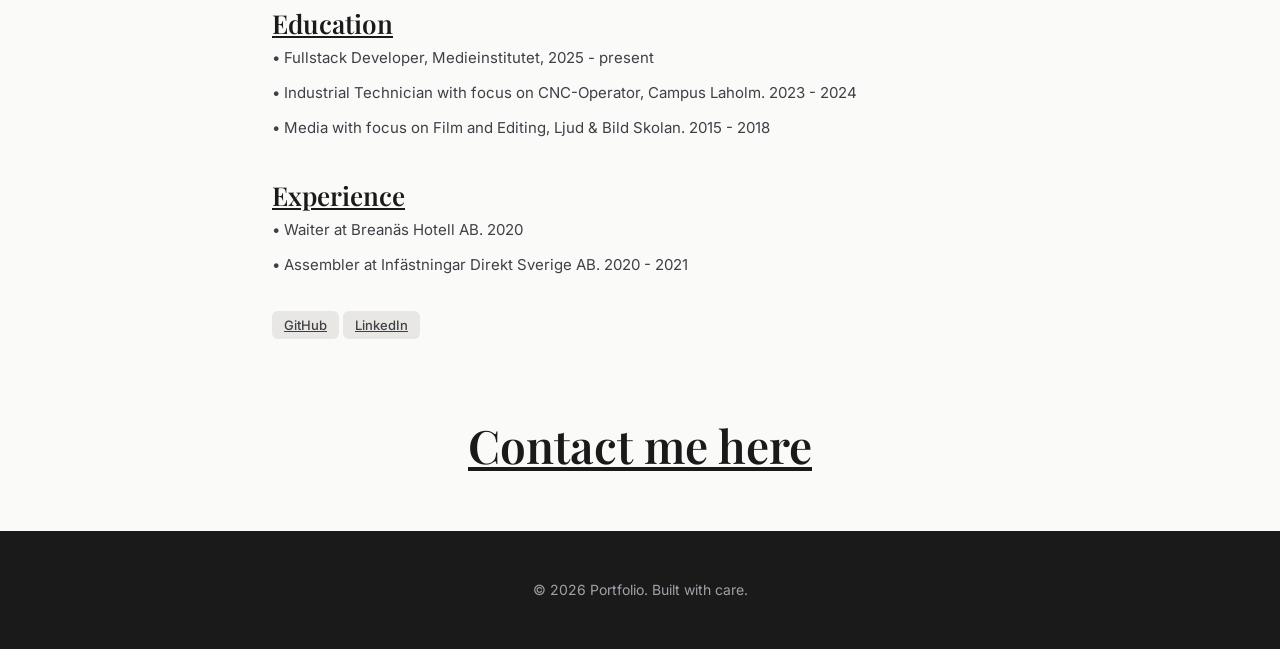
==== commit 20318a1d: "made the dates into a list and added some css for the list" ====
--- a/index.html
+++ b/index.html
@@ -215,11 +215,17 @@
     <section class="about-section" id="about">
         <div>
             <h2>About me</h2>
-            <p>My name is Elliot Pedersen Palm, I'm from the small town of Laholm in southern Sweden. I'm currently looking for a LIA in the greater Halland area from January 4th to March 12th 2027 as well as April 26th to June 11th 2027 and August 9th to October 1st. <br>
-                I'm currently studying a two year Fullstack Developer program at Medieinstitutet, full-time distance education focused on frontend, backend,databases, APIs, and e-commerce. <br>
-                This is a first time thing for me as I've never worked in this field before but I would consider myself a quick study and a hands on learner.
-                With my background as a Film and Media student I like the design aspect of coding just as much as the backend part.
-            </p>
+            <p>My name is Elliot Pedersen Palm, I'm from the small town of Laholm in southern Sweden. I'm currently looking for a LIA in the greater Halland area during these dates: <br></p>
+                <ul id="dates">
+                    <li>• January 4th - March 12th 2027</li>
+                    <li>• April 26th - June 11th 2027</li>
+                    <li>• August 9th - October 1st 2027</li>
+                </ul>
+                <p>
+                    I'm currently studying a two year Fullstack Developer program at Medieinstitutet, full-time remote education focused on frontend, backend, databases, APIs, and e-commerce. <br>
+                    This is a first time thing for me as I've never worked in this field before but I would consider myself a quick study and a hands on learner.
+                    With my background as a Film and Media student I like the design aspect of coding just as much as the backend part.
+                </p>    
             <h2>Education</h2>
             <ul>
                 <li>• Fullstack Developer, Medieinstitutet, 2025 - present</li>
--- a/css/style.css
+++ b/css/style.css
@@ -458,4 +458,8 @@
   margin-left: -15px;
   padding-left: 15px;
   width: calc(100% + 50px);
+}
+
+#dates {
+  font-weight: bold;
 }
